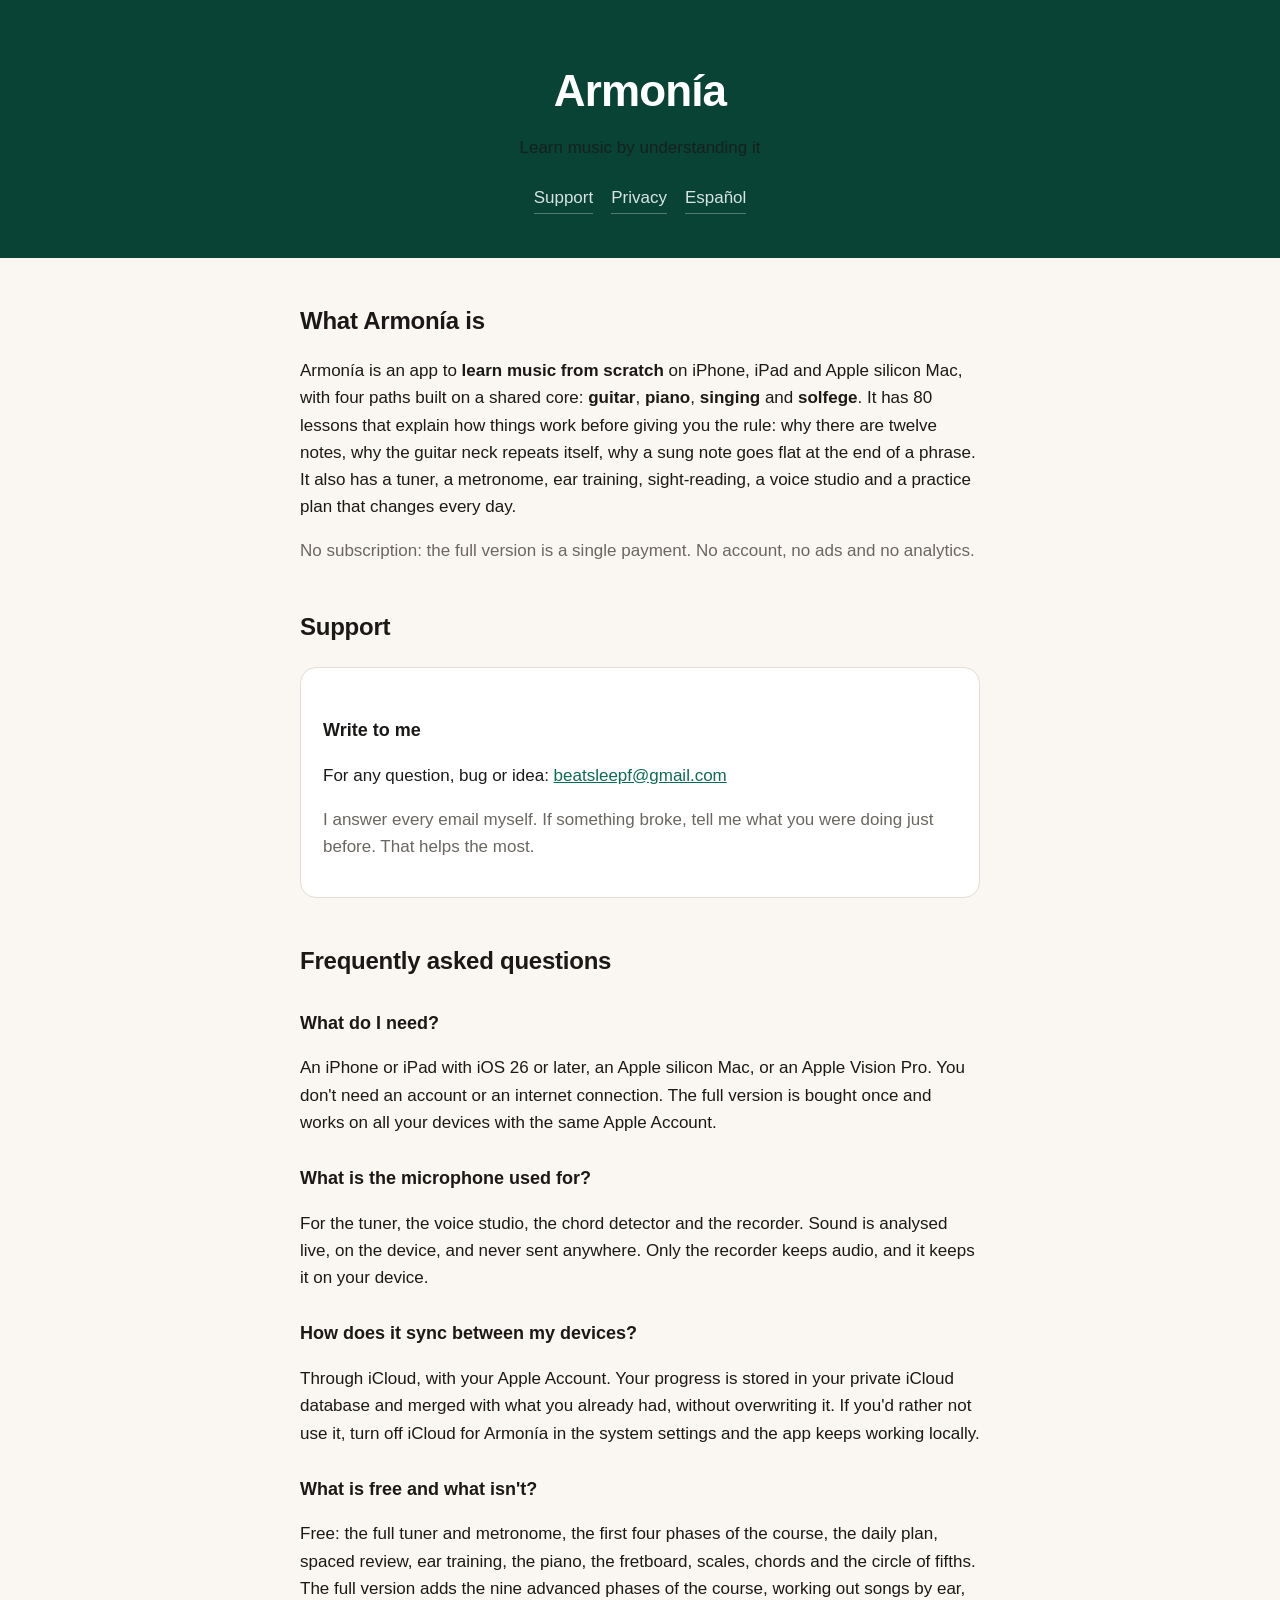
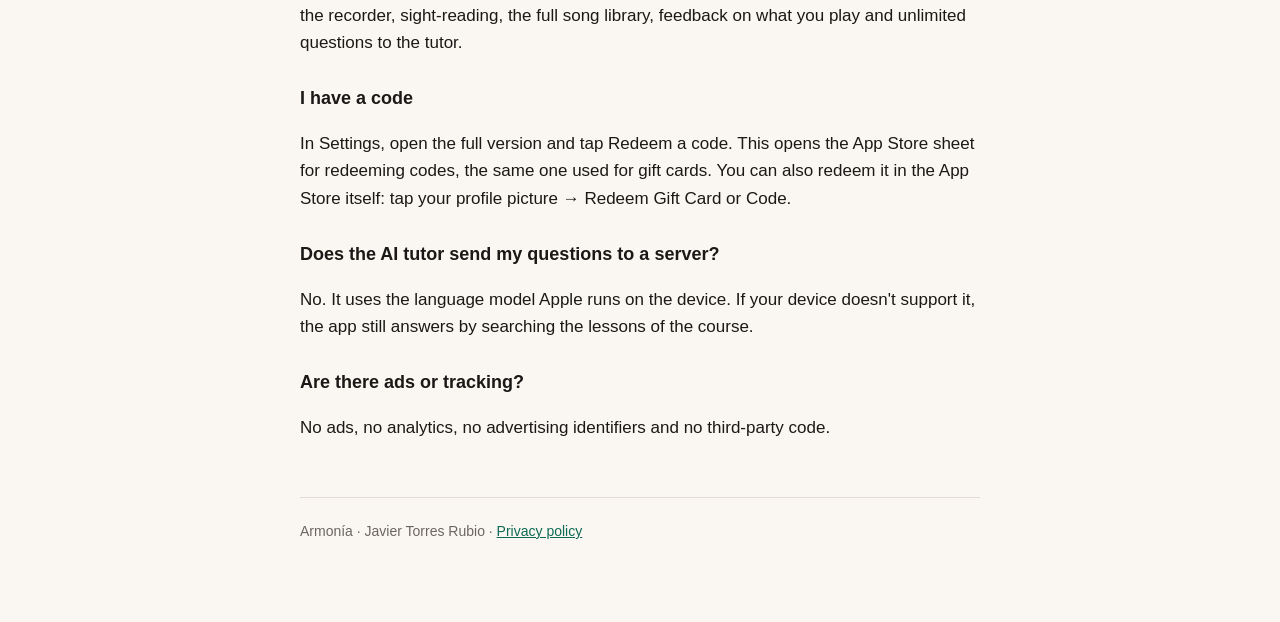
==== en/index.html @ 9bdb419e "Web en inglés, Mac con chip Apple y Vision Pro, canje de códigos con la App Store Co-Authored-By: Cl" ====
<!doctype html>
<html lang="en">
<head>
<meta charset="utf-8">
<meta name="viewport" content="width=device-width, initial-scale=1, viewport-fit=cover">
<meta name="apple-itunes-app" content="app-id=6814221175">
<title>Armonía: learn music theory, guitar, piano, singing and ear training | iPhone, iPad and Mac</title>
<meta name="description" content="Armonía teaches music from scratch by explaining why things work: 80 lessons of guitar, piano, singing and solfege, plus a tuner, metronome, ear training and a voice studio. One payment, no subscription, no account.">
<link rel="canonical" href="https://javi7899.github.io/armonia-web/en/">
<link rel="alternate" hreflang="es" href="https://javi7899.github.io/armonia-web/">
<link rel="alternate" hreflang="en" href="https://javi7899.github.io/armonia-web/en/">
<link rel="alternate" hreflang="x-default" href="https://javi7899.github.io/armonia-web/en/">
<meta name="robots" content="index,follow,max-snippet:-1,max-image-preview:large">
<meta name="author" content="Javier Torres Rubio">

<meta property="og:type" content="website">
<meta property="og:locale" content="en_GB">
<meta property="og:locale:alternate" content="es_ES">
<meta property="og:site_name" content="Armonía">
<meta property="og:title" content="Armonía: learn music by understanding it">
<meta property="og:description" content="Guitar, piano, singing and solfege in one app: 80 lessons that explain the why before the rule, a tuner, a metronome, ear training and a voice studio that measures how you sing.">
<meta property="og:url" content="https://javi7899.github.io/armonia-web/en/">
<meta name="twitter:card" content="summary_large_image">
<meta name="twitter:title" content="Armonía: learn music by understanding it">
<meta name="twitter:description" content="Guitar, piano, singing and solfege. 80 lessons, tuner, metronome, ear training and a voice studio. Pay once, no subscription.">

<link rel="stylesheet" href="../estilo.css">

<script type="application/ld+json">
{
  "@context": "https://schema.org",
  "@type": "SoftwareApplication",
  "name": "Armonía",
  "alternateName": "Armonía: Music Theory & Ear",
  "applicationCategory": "EducationalApplication",
  "applicationSubCategory": "Music",
  "operatingSystem": "iOS 26, iPadOS 26, macOS 26 (Apple silicon Mac), visionOS",
  "inLanguage": ["en", "es"],
  "description": "An app to learn music from scratch by understanding it: 80 lessons of guitar, piano, singing and solfege, a tuner, a metronome, ear training, sight-reading and a voice studio that measures your range and pitch.",
  "url": "https://javi7899.github.io/armonia-web/en/",
  "author": { "@type": "Person", "name": "Javier Torres Rubio" },
  "downloadUrl": "https://apps.apple.com/app/id6814221175",
  "offers": [
    {
      "@type": "Offer",
      "price": "0",
      "priceCurrency": "USD",
      "description": "Free download: tuner, metronome, ear training, voice studio and the first four phases of the course."
    },
    {
      "@type": "Offer",
      "price": "4.99",
      "priceCurrency": "USD",
      "description": "Full music course: one payment that unlocks everything. No subscription."
    }
  ],
  "featureList": [
    "80-lesson course in 13 phases",
    "Guitar: the fretboard, chords you can work out, barre chords, CAGED and strumming",
    "Piano: both hands, fingering, voicings, pedal and accompaniment",
    "Singing: vocal range, pitch measured in cents and warm-ups",
    "Solfege: the staff, clefs, key signatures, sight-singing and dictation",
    "Chromatic tuner with YIN pitch detection",
    "Sample-accurate metronome",
    "Ear training by levels",
    "Work out songs by ear: key and chords through the microphone"
  ]
}
</script>
</head>
<body>
<header>
  <h1>Armonía</h1>
  <p>Learn music by understanding it</p>
  <nav>
    <a href="./">Support</a>
    <a href="privacy.html">Privacy</a>
    <a href="../" hreflang="es" lang="es">Español</a>
  </nav>
</header>
<main>
  <h2>What Armonía is</h2>
  <p>Armonía is an app to <strong>learn music from scratch</strong> on iPhone, iPad and Apple silicon Mac, with four paths built on a shared core: <strong>guitar</strong>, <strong>piano</strong>, <strong>singing</strong> and <strong>solfege</strong>. It has 80 lessons that explain how things work before giving you the rule: why there are twelve notes, why the guitar neck repeats itself, why a sung note goes flat at the end of a phrase. It also has a tuner, a metronome, ear training, sight-reading, a voice studio and a practice plan that changes every day.</p>
  <p class="subtle">No subscription: the full version is a single payment. No account, no ads and no analytics.</p>

  <h2>Support</h2>

  <div class="card">
    <h3>Write to me</h3>
    <p>For any question, bug or idea: <span data-correo><noscript>beatsleepf (at) gmail.com</noscript></span></p>
    <p class="subtle">I answer every email myself. If something broke, tell me what you were doing just before. That helps the most.</p>
  </div>

  <h2>Frequently asked questions</h2>

  <h3>What do I need?</h3>
  <p>An iPhone or iPad with iOS 26 or later, an Apple silicon Mac, or an Apple Vision Pro. You don't need an account or an internet connection. The full version is bought once and works on all your devices with the same Apple Account.</p>

  <h3>What is the microphone used for?</h3>
  <p>For the tuner, the voice studio, the chord detector and the recorder. Sound is analysed live, on the device, and never sent anywhere. Only the recorder keeps audio, and it keeps it on your device.</p>

  <h3>How does it sync between my devices?</h3>
  <p>Through iCloud, with your Apple Account. Your progress is stored in your private iCloud database and merged with what you already had, without overwriting it. If you'd rather not use it, turn off iCloud for Armonía in the system settings and the app keeps working locally.</p>

  <h3>What is free and what isn't?</h3>
  <p>Free: the full tuner and metronome, the first four phases of the course, the daily plan, spaced review, ear training, the piano, the fretboard, scales, chords and the circle of fifths. The full version adds the nine advanced phases of the course, working out songs by ear, the recorder, sight-reading, the full song library, feedback on what you play and unlimited questions to the tutor.</p>

  <h3>I have a code</h3>
  <p>In Settings, open the full version and tap Redeem a code. This opens the App Store sheet for redeeming codes, the same one used for gift cards. You can also redeem it in the App Store itself: tap your profile picture → Redeem Gift Card or Code.</p>

  <h3>Does the AI tutor send my questions to a server?</h3>
  <p>No. It uses the language model Apple runs on the device. If your device doesn't support it, the app still answers by searching the lessons of the course.</p>

  <h3>Are there ads or tracking?</h3>
  <p>No ads, no analytics, no advertising identifiers and no third-party code.</p>

  <footer>
    Armonía · Javier Torres Rubio · <a href="privacy.html">Privacy policy</a>
  </footer>
</main>
<script src="../contacto.js"></script>
</body>
</html>
---- estilo.css ----
:root {
  --canvas: #FAF7F2; --surface: #FFFFFF; --ink: #1A1917; --subtle: #6B6660;
  --hairline: #E3DDD3; --brand: #0E6A55; --deep: #084335;
}
@media (prefers-color-scheme: dark) {
  :root {
    --canvas: #11100F; --surface: #1C1B19; --ink: #F2EFE9; --subtle: #A39C93;
    --hairline: #2E2C29; --brand: #3FD3A8; --deep: #1E8A6E;
  }
}
* { box-sizing: border-box; }
body {
  margin: 0; background: var(--canvas); color: var(--ink);
  font: 17px/1.6 -apple-system, BlinkMacSystemFont, "Segoe UI", Roboto, sans-serif;
  -webkit-font-smoothing: antialiased;
}
/* Nada de backdrop-filter en una cabecera fija: crea un contexto de composición
   que oscurece toda la página que queda por debajo. */
header {
  background: var(--deep); color: #fff; padding: 56px 20px 44px; text-align: center;
}
header h1 { margin: 0 0 8px; font-size: clamp(30px, 7vw, 44px); letter-spacing: -0.02em; }
header p { margin: 0; opacity: 0.8; font-size: 17px; }
nav { display: flex; gap: 18px; justify-content: center; margin-top: 22px; flex-wrap: wrap; }
nav a { color: #fff; opacity: 0.85; text-decoration: none; border-bottom: 1px solid rgba(255,255,255,.35); padding-bottom: 2px; }
nav a:hover { opacity: 1; }
main { max-width: 720px; margin: 0 auto; padding: 44px 20px 80px; }
h2 { font-size: 24px; margin: 44px 0 12px; letter-spacing: -0.01em; }
h2:first-child { margin-top: 0; }
h3 { font-size: 18px; margin: 28px 0 6px; }
p, li { color: var(--ink); }
.subtle { color: var(--subtle); }
ul { padding-left: 22px; }
li { margin-bottom: 8px; }
.card {
  background: var(--surface); border: 1px solid var(--hairline);
  border-radius: 16px; padding: 20px 22px; margin: 20px 0;
}
a { color: var(--brand); }
footer { border-top: 1px solid var(--hairline); margin-top: 56px; padding-top: 22px; color: var(--subtle); font-size: 14px; }
code { background: var(--hairline); padding: 2px 6px; border-radius: 5px; font-size: 14px; }
@media (prefers-reduced-motion: reduce) { * { transition: none !important; animation: none !important; } }
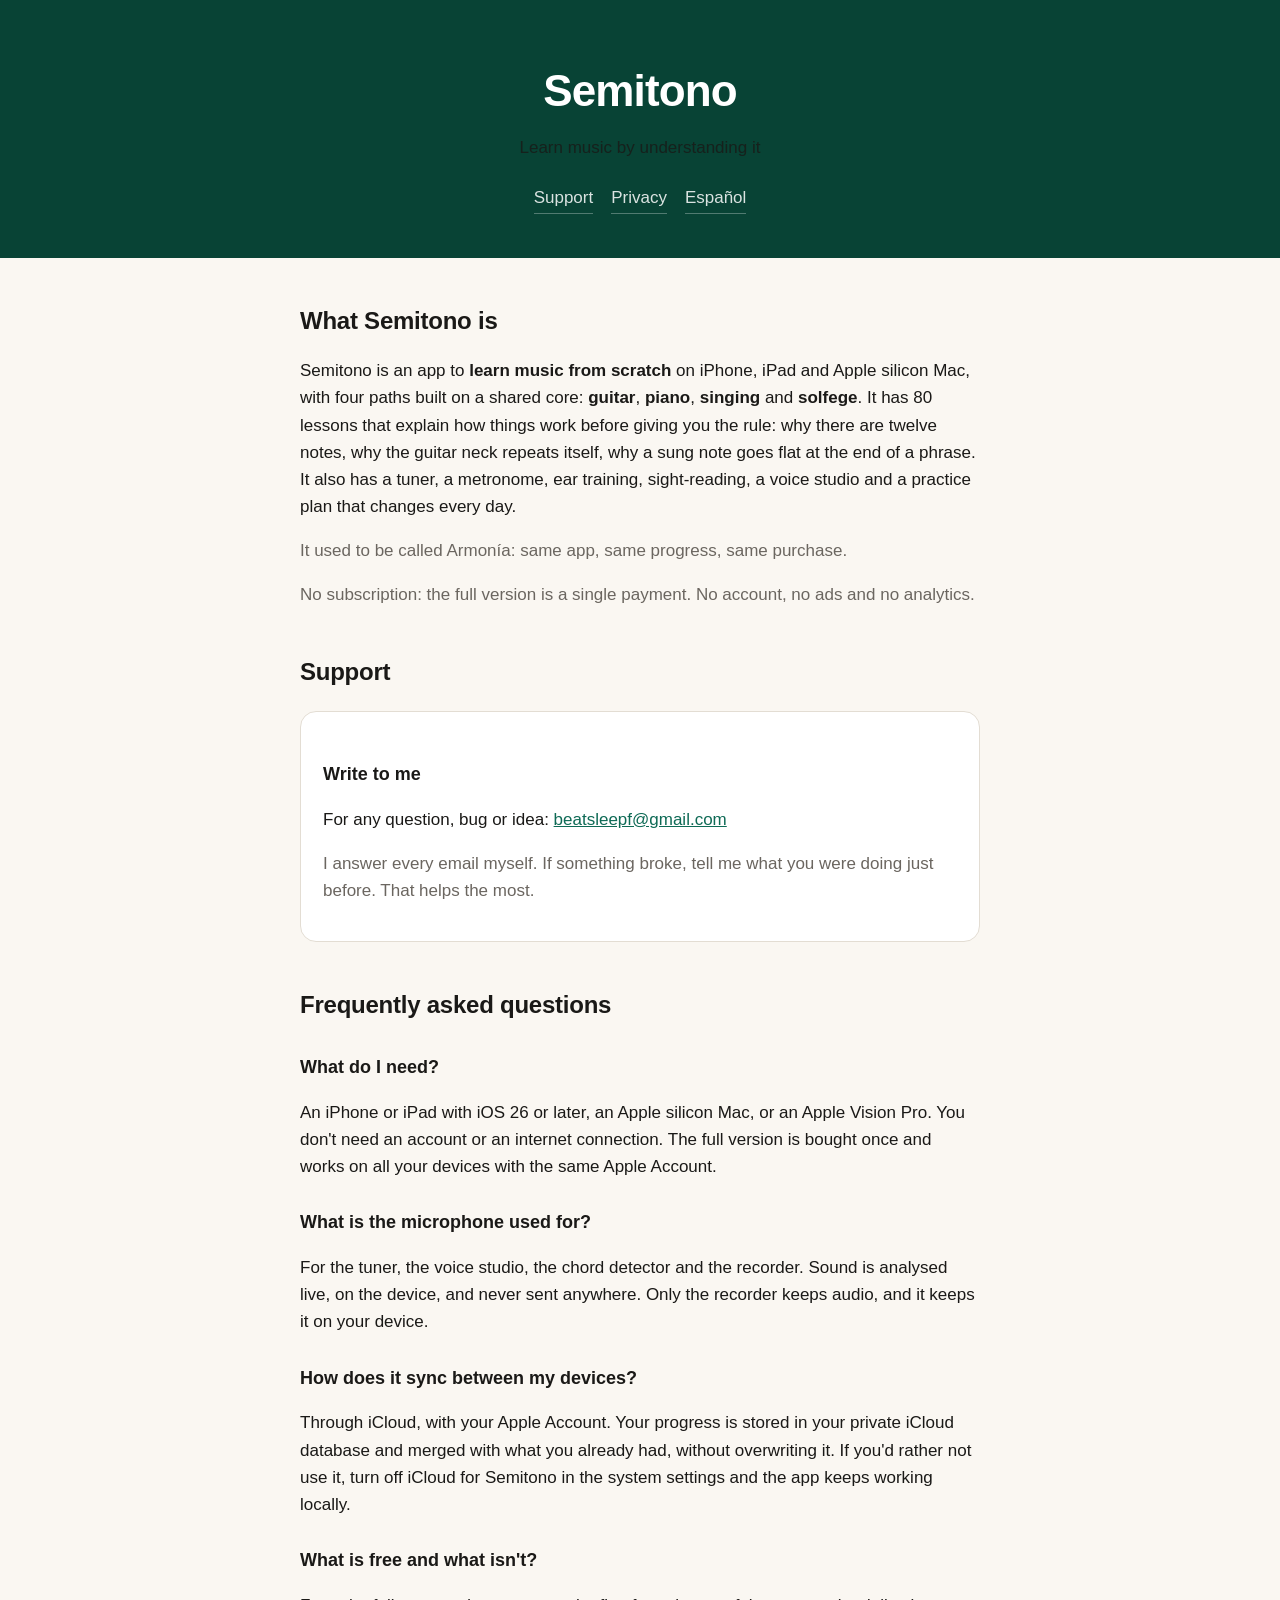
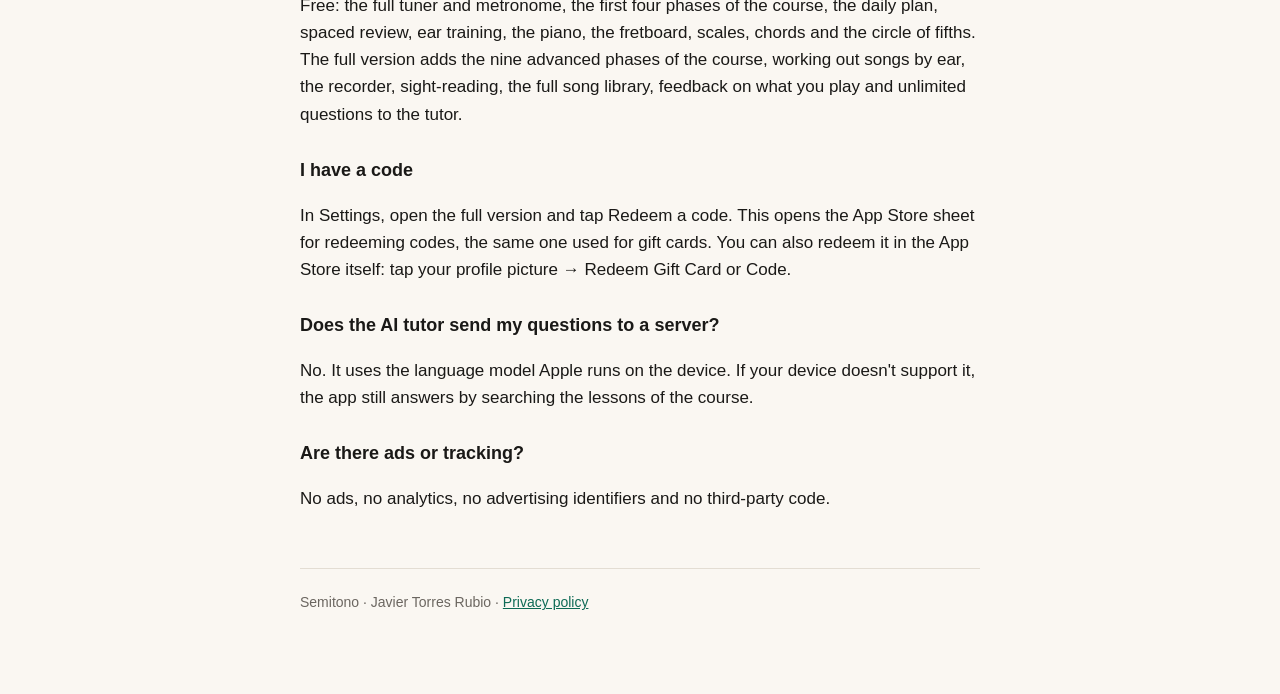
==== commit 3358b3d6: "Armonía pasa a llamarse Semitono Co-Authored-By: Claude Opus 5.5 <noreply@anthropic.com>" ====
--- a/en/index.html
+++ b/en/index.html
@@ -4,8 +4,8 @@
 <meta charset="utf-8">
 <meta name="viewport" content="width=device-width, initial-scale=1, viewport-fit=cover">
 <meta name="apple-itunes-app" content="app-id=6814221175">
-<title>Armonía: learn music theory, guitar, piano, singing and ear training | iPhone, iPad and Mac</title>
-<meta name="description" content="Armonía teaches music from scratch by explaining why things work: 80 lessons of guitar, piano, singing and solfege, plus a tuner, metronome, ear training and a voice studio. One payment, no subscription, no account.">
+<title>Semitono: learn music theory, guitar, piano, singing and ear training | iPhone, iPad and Mac</title>
+<meta name="description" content="Semitono teaches music from scratch by explaining why things work: 80 lessons of guitar, piano, singing and solfege, plus a tuner, metronome, ear training and a voice studio. One payment, no subscription, no account.">
 <link rel="canonical" href="https://javi7899.github.io/armonia-web/en/">
 <link rel="alternate" hreflang="es" href="https://javi7899.github.io/armonia-web/">
 <link rel="alternate" hreflang="en" href="https://javi7899.github.io/armonia-web/en/">
@@ -16,12 +16,12 @@
 <meta property="og:type" content="website">
 <meta property="og:locale" content="en_GB">
 <meta property="og:locale:alternate" content="es_ES">
-<meta property="og:site_name" content="Armonía">
-<meta property="og:title" content="Armonía: learn music by understanding it">
+<meta property="og:site_name" content="Semitono">
+<meta property="og:title" content="Semitono: learn music by understanding it">
 <meta property="og:description" content="Guitar, piano, singing and solfege in one app: 80 lessons that explain the why before the rule, a tuner, a metronome, ear training and a voice studio that measures how you sing.">
 <meta property="og:url" content="https://javi7899.github.io/armonia-web/en/">
 <meta name="twitter:card" content="summary_large_image">
-<meta name="twitter:title" content="Armonía: learn music by understanding it">
+<meta name="twitter:title" content="Semitono: learn music by understanding it">
 <meta name="twitter:description" content="Guitar, piano, singing and solfege. 80 lessons, tuner, metronome, ear training and a voice studio. Pay once, no subscription.">
 
 <link rel="stylesheet" href="../estilo.css">
@@ -30,8 +30,8 @@
 {
   "@context": "https://schema.org",
   "@type": "SoftwareApplication",
-  "name": "Armonía",
-  "alternateName": "Armonía: Music Theory & Ear",
+  "name": "Semitono",
+  "alternateName": ["Semitono: Music Theory & Ear", "Armonía"],
   "applicationCategory": "EducationalApplication",
   "applicationSubCategory": "Music",
   "operatingSystem": "iOS 26, iPadOS 26, macOS 26 (Apple silicon Mac), visionOS",
@@ -70,7 +70,7 @@
 </head>
 <body>
 <header>
-  <h1>Armonía</h1>
+  <h1>Semitono</h1>
   <p>Learn music by understanding it</p>
   <nav>
     <a href="./">Support</a>
@@ -79,8 +79,9 @@
   </nav>
 </header>
 <main>
-  <h2>What Armonía is</h2>
-  <p>Armonía is an app to <strong>learn music from scratch</strong> on iPhone, iPad and Apple silicon Mac, with four paths built on a shared core: <strong>guitar</strong>, <strong>piano</strong>, <strong>singing</strong> and <strong>solfege</strong>. It has 80 lessons that explain how things work before giving you the rule: why there are twelve notes, why the guitar neck repeats itself, why a sung note goes flat at the end of a phrase. It also has a tuner, a metronome, ear training, sight-reading, a voice studio and a practice plan that changes every day.</p>
+  <h2>What Semitono is</h2>
+  <p>Semitono is an app to <strong>learn music from scratch</strong> on iPhone, iPad and Apple silicon Mac, with four paths built on a shared core: <strong>guitar</strong>, <strong>piano</strong>, <strong>singing</strong> and <strong>solfege</strong>. It has 80 lessons that explain how things work before giving you the rule: why there are twelve notes, why the guitar neck repeats itself, why a sung note goes flat at the end of a phrase. It also has a tuner, a metronome, ear training, sight-reading, a voice studio and a practice plan that changes every day.</p>
+  <p class="subtle">It used to be called Armonía: same app, same progress, same purchase.</p>
   <p class="subtle">No subscription: the full version is a single payment. No account, no ads and no analytics.</p>
 
   <h2>Support</h2>
@@ -100,7 +101,7 @@
   <p>For the tuner, the voice studio, the chord detector and the recorder. Sound is analysed live, on the device, and never sent anywhere. Only the recorder keeps audio, and it keeps it on your device.</p>
 
   <h3>How does it sync between my devices?</h3>
-  <p>Through iCloud, with your Apple Account. Your progress is stored in your private iCloud database and merged with what you already had, without overwriting it. If you'd rather not use it, turn off iCloud for Armonía in the system settings and the app keeps working locally.</p>
+  <p>Through iCloud, with your Apple Account. Your progress is stored in your private iCloud database and merged with what you already had, without overwriting it. If you'd rather not use it, turn off iCloud for Semitono in the system settings and the app keeps working locally.</p>
 
   <h3>What is free and what isn't?</h3>
   <p>Free: the full tuner and metronome, the first four phases of the course, the daily plan, spaced review, ear training, the piano, the fretboard, scales, chords and the circle of fifths. The full version adds the nine advanced phases of the course, working out songs by ear, the recorder, sight-reading, the full song library, feedback on what you play and unlimited questions to the tutor.</p>
@@ -115,7 +116,7 @@
   <p>No ads, no analytics, no advertising identifiers and no third-party code.</p>
 
   <footer>
-    Armonía · Javier Torres Rubio · <a href="privacy.html">Privacy policy</a>
+    Semitono · Javier Torres Rubio · <a href="privacy.html">Privacy policy</a>
   </footer>
 </main>
 <script src="../contacto.js"></script>
